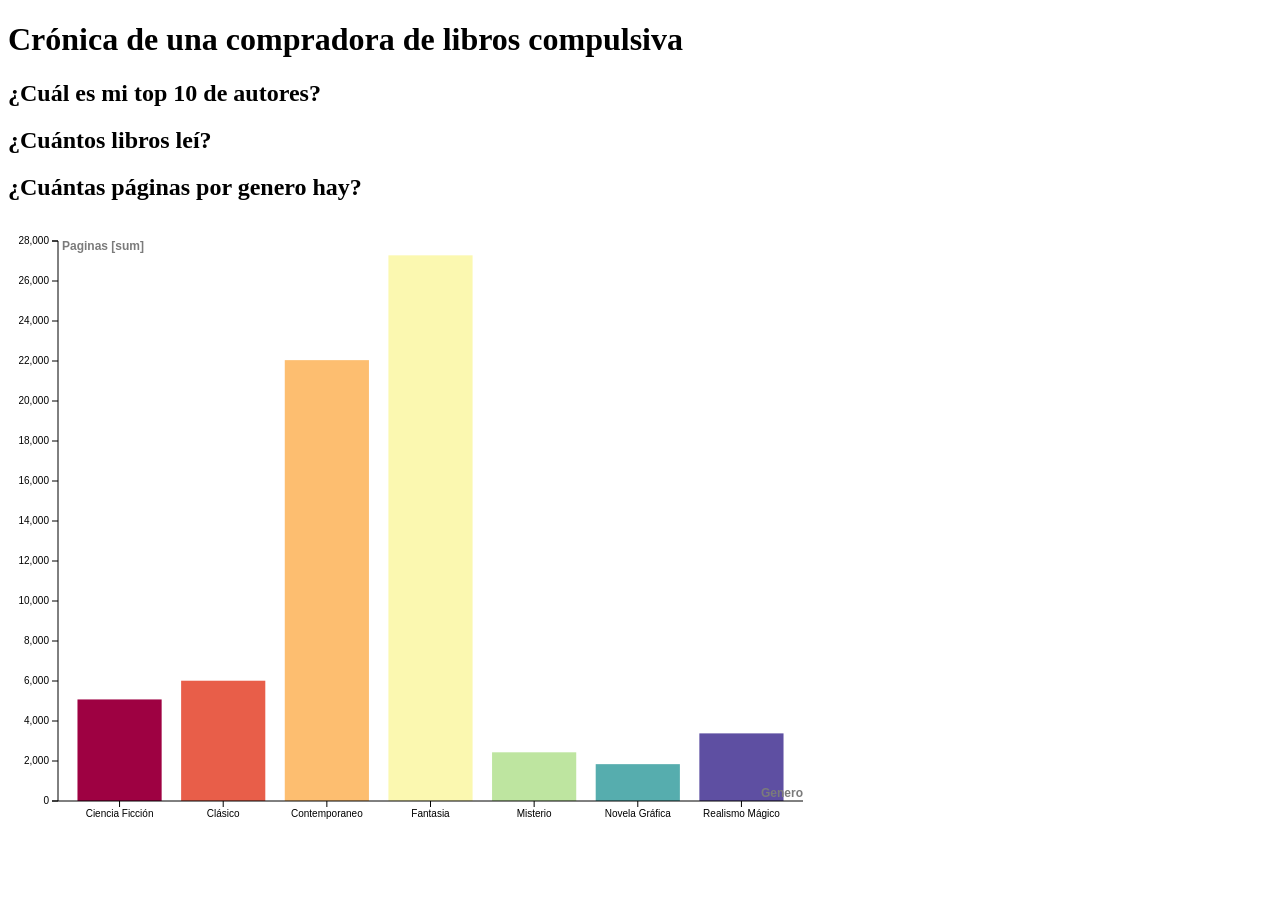
==== index_tp1.html @ b5351314 "Correccion tableau" ====
<!DOCTYPE html>
<html lang="en">

<head>
    <meta charset="UTF-8">
    <meta name="viewport" content="width=device-width, initial-scale=1.0">
    <title>Crónica de una compradora de libros compulsiva</title>
</head>

<body>
    <h1>Crónica de una compradora de libros compulsiva</h1>
    <h2>¿Cuál es mi top 10 de autores?</h2>
    <div class='tableauPlaceholder' id='viz1774025984400' style='position: relative'><noscript><a href='#'><img
                    alt='Tableau '
                    src='https:&#47;&#47;public.tableau.com&#47;static&#47;images&#47;Bi&#47;BibliotecaPersonal&#47;Tableau&#47;1_rss.png'
                    style='border: none' /></a></noscript><object class='tableauViz' style='display:none;'>
            <param name='host_url' value='https%3A%2F%2Fpublic.tableau.com%2F' />
            <param name='embed_code_version' value='3' />
            <param name='site_root' value='' />
            <param name='name' value='BibliotecaPersonal&#47;Tableau' />
            <param name='tabs' value='no' />
            <param name='toolbar' value='yes' />
            <param name='static_image'
                value='https:&#47;&#47;public.tableau.com&#47;static&#47;images&#47;Bi&#47;BibliotecaPersonal&#47;Tableau&#47;1.png' />
            <param name='animate_transition' value='yes' />
            <param name='display_static_image' value='yes' />
            <param name='display_spinner' value='yes' />
            <param name='display_overlay' value='yes' />
            <param name='display_count' value='yes' />
            <param name='language' value='es-ES' />
            <param name='filter' value='publish=yes' />
        </object></div>
    <script
        type='text/javascript'>                    var divElement = document.getElementById('viz1774025984400'); var vizElement = divElement.getElementsByTagName('object')[0]; if (divElement.offsetWidth > 800) { vizElement.style.width = '1000px'; vizElement.style.height = '427px'; } else if (divElement.offsetWidth > 500) { vizElement.style.width = '1000px'; vizElement.style.height = '427px'; } else { vizElement.style.width = '100%'; vizElement.style.height = '727px'; } var scriptElement = document.createElement('script'); scriptElement.src = 'https://public.tableau.com/javascripts/api/viz_v1.js'; vizElement.parentNode.insertBefore(scriptElement, vizElement);                </script>
    <h2>¿Cuántos libros leí?</h2>
    <div class="flourish-embed flourish-chart" data-src="visualisation/28156173" style="width:500px;">
        <script src="https://public.flourish.studio/resources/embed.js"></script><noscript><img
                src="https://public.flourish.studio/visualisation/28156173/thumbnail" width="500px"
                alt="visualization" /></noscript>
    </div>
    <h2>¿Cuántas páginas por genero hay?</h2>
    <object data="./Generos.svg" type="image/svg+xml"></object>
    <h2></h2>
</body>

</html>
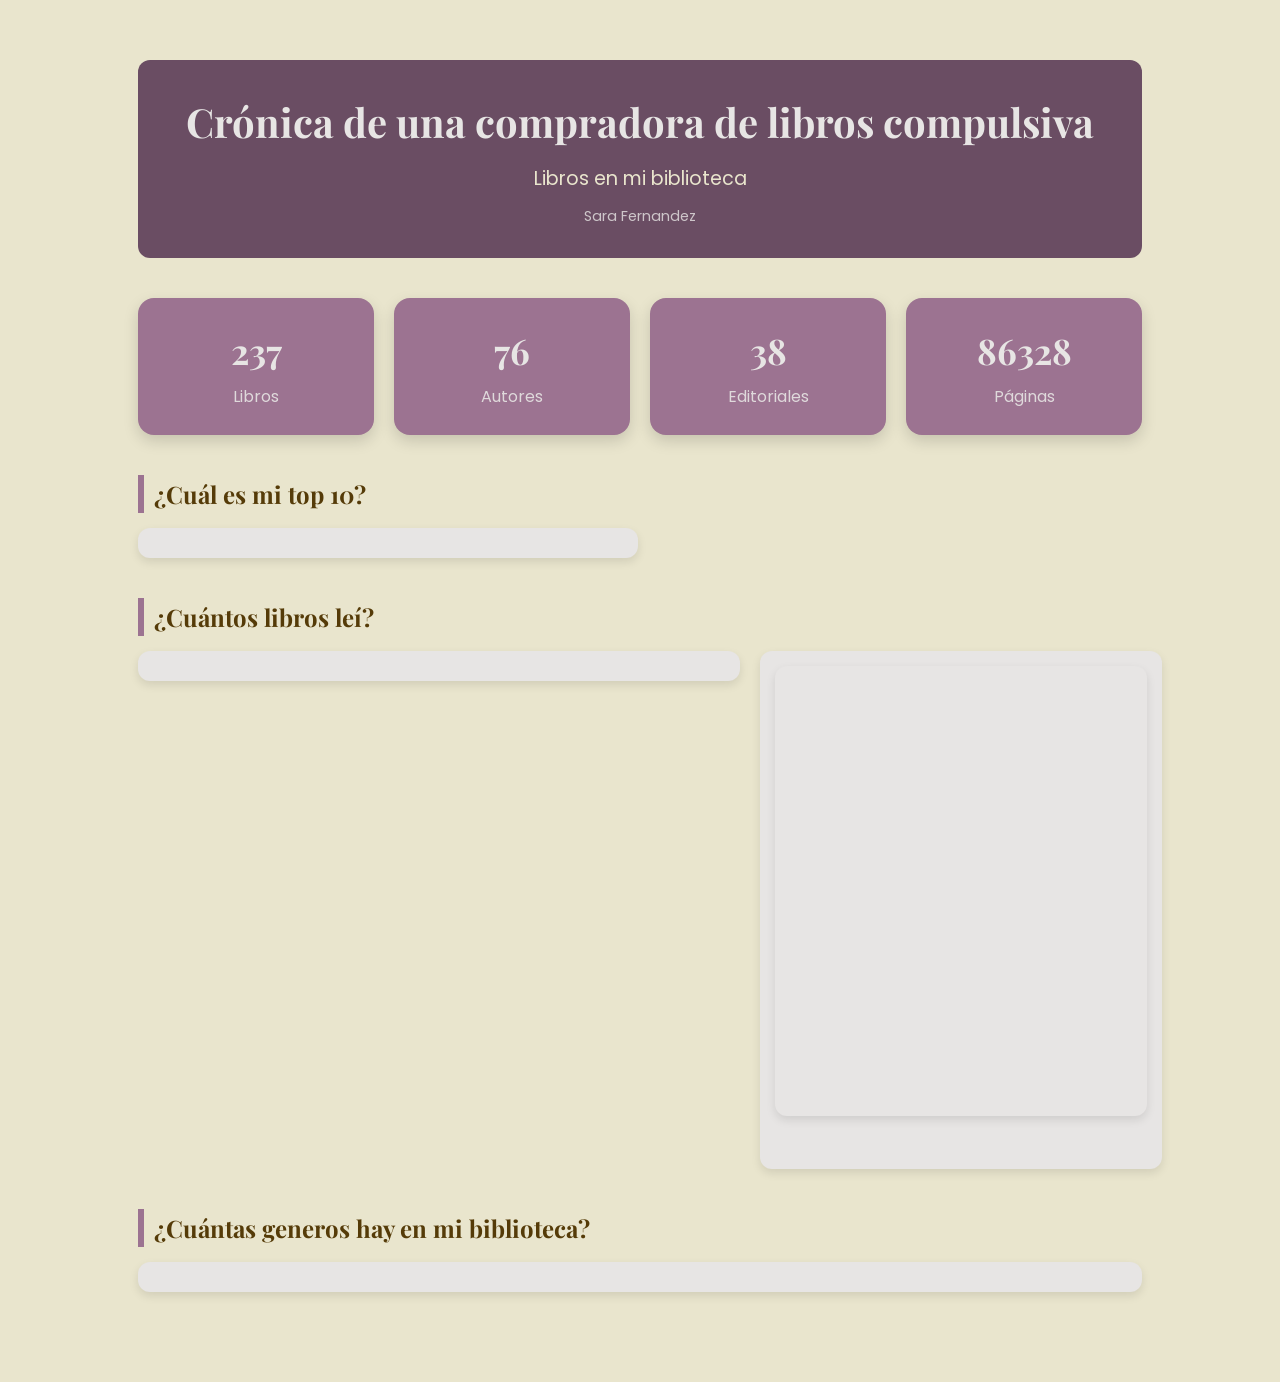
==== commit 5d0ab65a: "Cambios" ====
--- a/index_tp1.html
+++ b/index_tp1.html
@@ -5,13 +5,36 @@
     <meta charset="UTF-8">
     <meta name="viewport" content="width=device-width, initial-scale=1.0">
     <title>Crónica de una compradora de libros compulsiva</title>
+    <link rel="stylesheet" href="./styles/style.css">
 </head>
 
 <body>
-    <h1>Crónica de una compradora de libros compulsiva</h1>
-    <h2>¿Cuál es mi top 10 de autores?</h2>
-    <div class='tableauPlaceholder' id='viz1774025984400' style='position: relative'><noscript><a href='#'><img
-                    alt='Tableau '
+    <header>
+        <h1>Crónica de una compradora de libros compulsiva</h1>
+        <p class="subtitle">Libros en mi biblioteca</p>
+        <p class="author">Sara Fernandez</p>
+    </header>
+    <section class="kpi-container">
+        <div class="kpi">
+            <h3>237</h3>
+            <p>Libros</p>
+        </div>
+        <div class="kpi">
+            <h3>76</h3>
+            <p>Autores</p>
+        </div>
+        <div class="kpi">
+            <h3>38</h3>
+            <p>Editoriales</p>
+        </div>
+        <div class="kpi">
+            <h3>86328</h3>
+            <p>Páginas</p>
+        </div>
+    </section>
+    <h2>¿Cuál es mi top 10?</h2>
+    <div class='tableauPlaceholder' id='viz1774026432636' style='position: relative; width:500px;'><noscript><a
+                href='#'><img alt='Tableau '
                     src='https:&#47;&#47;public.tableau.com&#47;static&#47;images&#47;Bi&#47;BibliotecaPersonal&#47;Tableau&#47;1_rss.png'
                     style='border: none' /></a></noscript><object class='tableauViz' style='display:none;'>
             <param name='host_url' value='https%3A%2F%2Fpublic.tableau.com%2F' />
@@ -31,16 +54,32 @@
             <param name='filter' value='publish=yes' />
         </object></div>
     <script
-        type='text/javascript'>                    var divElement = document.getElementById('viz1774025984400'); var vizElement = divElement.getElementsByTagName('object')[0]; if (divElement.offsetWidth > 800) { vizElement.style.width = '1000px'; vizElement.style.height = '427px'; } else if (divElement.offsetWidth > 500) { vizElement.style.width = '1000px'; vizElement.style.height = '427px'; } else { vizElement.style.width = '100%'; vizElement.style.height = '727px'; } var scriptElement = document.createElement('script'); scriptElement.src = 'https://public.tableau.com/javascripts/api/viz_v1.js'; vizElement.parentNode.insertBefore(scriptElement, vizElement);                </script>
+        type='text/javascript'>                    var divElement = document.getElementById('viz1774026432636'); var vizElement = divElement.getElementsByTagName('object')[0]; if (divElement.offsetWidth > 800) { vizElement.style.width = '1000px'; vizElement.style.height = '527px'; } else if (divElement.offsetWidth > 500) { vizElement.style.width = '1000px'; vizElement.style.height = '527px'; } else { vizElement.style.width = '100%'; vizElement.style.height = '850px'; } var scriptElement = document.createElement('script'); scriptElement.src = 'https://public.tableau.com/javascripts/api/viz_v1.js'; vizElement.parentNode.insertBefore(scriptElement, vizElement);                </script>
     <h2>¿Cuántos libros leí?</h2>
-    <div class="flourish-embed flourish-chart" data-src="visualisation/28156173" style="width:500px;">
+    <div class="charts-row">
+
+        <div class="chart-box">
+            <div class="flourish-embed flourish-chart" data-src="visualisation/28268589" data-height="500px">
+                <script src="https://public.flourish.studio/resources/embed.js"></script><noscript><img
+                        src="https://public.flourish.studio/visualisation/28268589/thumbnail" width="100%"
+                        height="500px" alt="visualization" /></noscript>
+            </div>
+        </div>
+
+        <div class="chart-box">
+            <iframe title="Libros leídos" aria-label="Donut Chart" src="https://datawrapper.dwcdn.net/5MpGJ/1/"
+                scrolling="no" frameborder="0" style="width:100%; border:none;" height="450px">
+            </iframe>
+        </div>
+
+    </div>
+    <h2>¿Cuántas generos hay en mi biblioteca?</h2>
+    <div class="flourish-embed flourish-chart" style="padding-left: 200px;padding-right: 200px;" data-src="visualisation/28268641">
         <script src="https://public.flourish.studio/resources/embed.js"></script><noscript><img
-                src="https://public.flourish.studio/visualisation/28156173/thumbnail" width="500px"
+                src="https://public.flourish.studio/visualisation/28268641/thumbnail" width="50px"
                 alt="visualization" /></noscript>
     </div>
-    <h2>¿Cuántas páginas por genero hay?</h2>
-    <object data="./Generos.svg" type="image/svg+xml"></object>
-    <h2></h2>
+
 </body>
 
 </html>
--- a/styles/style.css
+++ b/styles/style.css
@@ -0,0 +1,172 @@
+/* Importar fuentes estilo Canva */
+@import url('https://fonts.googleapis.com/css2?family=Poppins:wght@300;400;600&family=Playfair+Display:wght@500;700&display=swap');
+
+/* Reset básico */
+* {
+    margin: 0;
+    padding: 0;
+    box-sizing: border-box;
+}
+
+/* Fondo general */
+body {
+    font-family: 'Poppins', sans-serif;
+    background-color: #e9e5cd;
+    color: #404040;
+    line-height: 1.6;
+    padding: 40px 8px;
+    margin: 20px 130px;
+    /* Más margen general */
+
+}
+
+/* Header */
+header {
+    text-align: center;
+    background-color: #6a4d63;
+    color: #e7e5e4;
+    padding: 30px 20px;
+    border-radius: 12px;
+    margin-bottom: 30px;
+}
+
+/* Título principal */
+header h1 {
+    font-family: 'Playfair Display', serif;
+    font-size: 2.5rem;
+    margin-bottom: 10px;
+}
+
+/* Subtítulo */
+.subtitle {
+    font-size: 1.2rem;
+    color: #e9e5cd;
+}
+
+/* Autor */
+.author {
+    font-size: 0.9rem;
+    margin-top: 10px;
+    opacity: 0.8;
+}
+
+/* Títulos de secciones */
+h2 {
+    font-family: 'Playfair Display', serif;
+    color: #553b08;
+    margin: 40px 0 15px;
+    border-left: 6px solid #9c7391;
+    padding-left: 10px;
+}
+
+/* Contenedores de gráficos */
+.tableauPlaceholder,
+.flourish-embed,
+iframe {
+    background-color: #e7e5e4;
+    padding: 15px;
+    border-radius: 12px;
+    margin-bottom: 30px;
+    box-shadow: 0 4px 10px rgba(0,0,0,0.1);
+}
+
+/* Responsive */
+@media (max-width: 768px) {
+    header h1 {
+        font-size: 1.8rem;
+    }
+
+    h2 {
+        font-size: 1.3rem;
+    }
+}
+
+
+/* KPIs */
+.kpi-container {
+    display: grid;
+    grid-template-columns: repeat(auto-fit, minmax(180px, 1fr));
+    gap: 20px;
+    margin: 40px 0;
+}
+
+.kpi {
+    background-color: #9c7391;
+    color: #e7e5e4;
+    padding: 25px;
+    border-radius: 16px;
+    text-align: center;
+    box-shadow: 0 6px 15px rgba(0,0,0,0.15);
+    transition: transform 0.2s ease, box-shadow 0.2s ease;
+}
+
+.kpi:hover {
+    transform: translateY(-5px);
+    box-shadow: 0 10px 20px rgba(0,0,0,0.2);
+}
+
+.kpi h3 {
+    font-size: 2.2rem;
+    font-family: 'Playfair Display', serif;
+}
+
+.kpi p {
+    margin-top: 5px;
+    font-size: 1rem;
+    opacity: 0.9;
+}
+
+/* Ajuste responsive para márgenes */
+@media (max-width: 768px) {
+    body {
+        padding: 20px;
+    }
+}
+
+
+/* Contenedor en fila */
+.charts-row {
+    display: flex;
+    gap: 20px;
+    margin-bottom: 40px;
+}
+
+/* Cada gráfico ocupa mitad */
+.chart-box {
+    flex: 1;
+    background-color: #e7e5e4;
+    padding: 15px;
+    border-radius: 12px;
+    box-shadow: 0 4px 10px rgba(0,0,0,0.1);
+}
+
+/* Responsive (en celular se apilan) */
+@media (max-width: 768px) {
+    .charts-row {
+        flex-direction: column;
+    }
+}
+
+/* Contenedor */
+.charts-row {
+    display: flex;
+    gap: 20px;
+    margin-bottom: 40px;
+}
+
+/* Primer gráfico (60%) */
+.chart-box:first-child {
+    flex: 0 0 60%;
+}
+
+/* Segundo gráfico (40%) */
+.chart-box:last-child {
+    flex: 0 0 40%;
+}
+
+.chart-box:first-child {
+    background: none;
+    box-shadow: none;
+    padding: 0;
+}
+
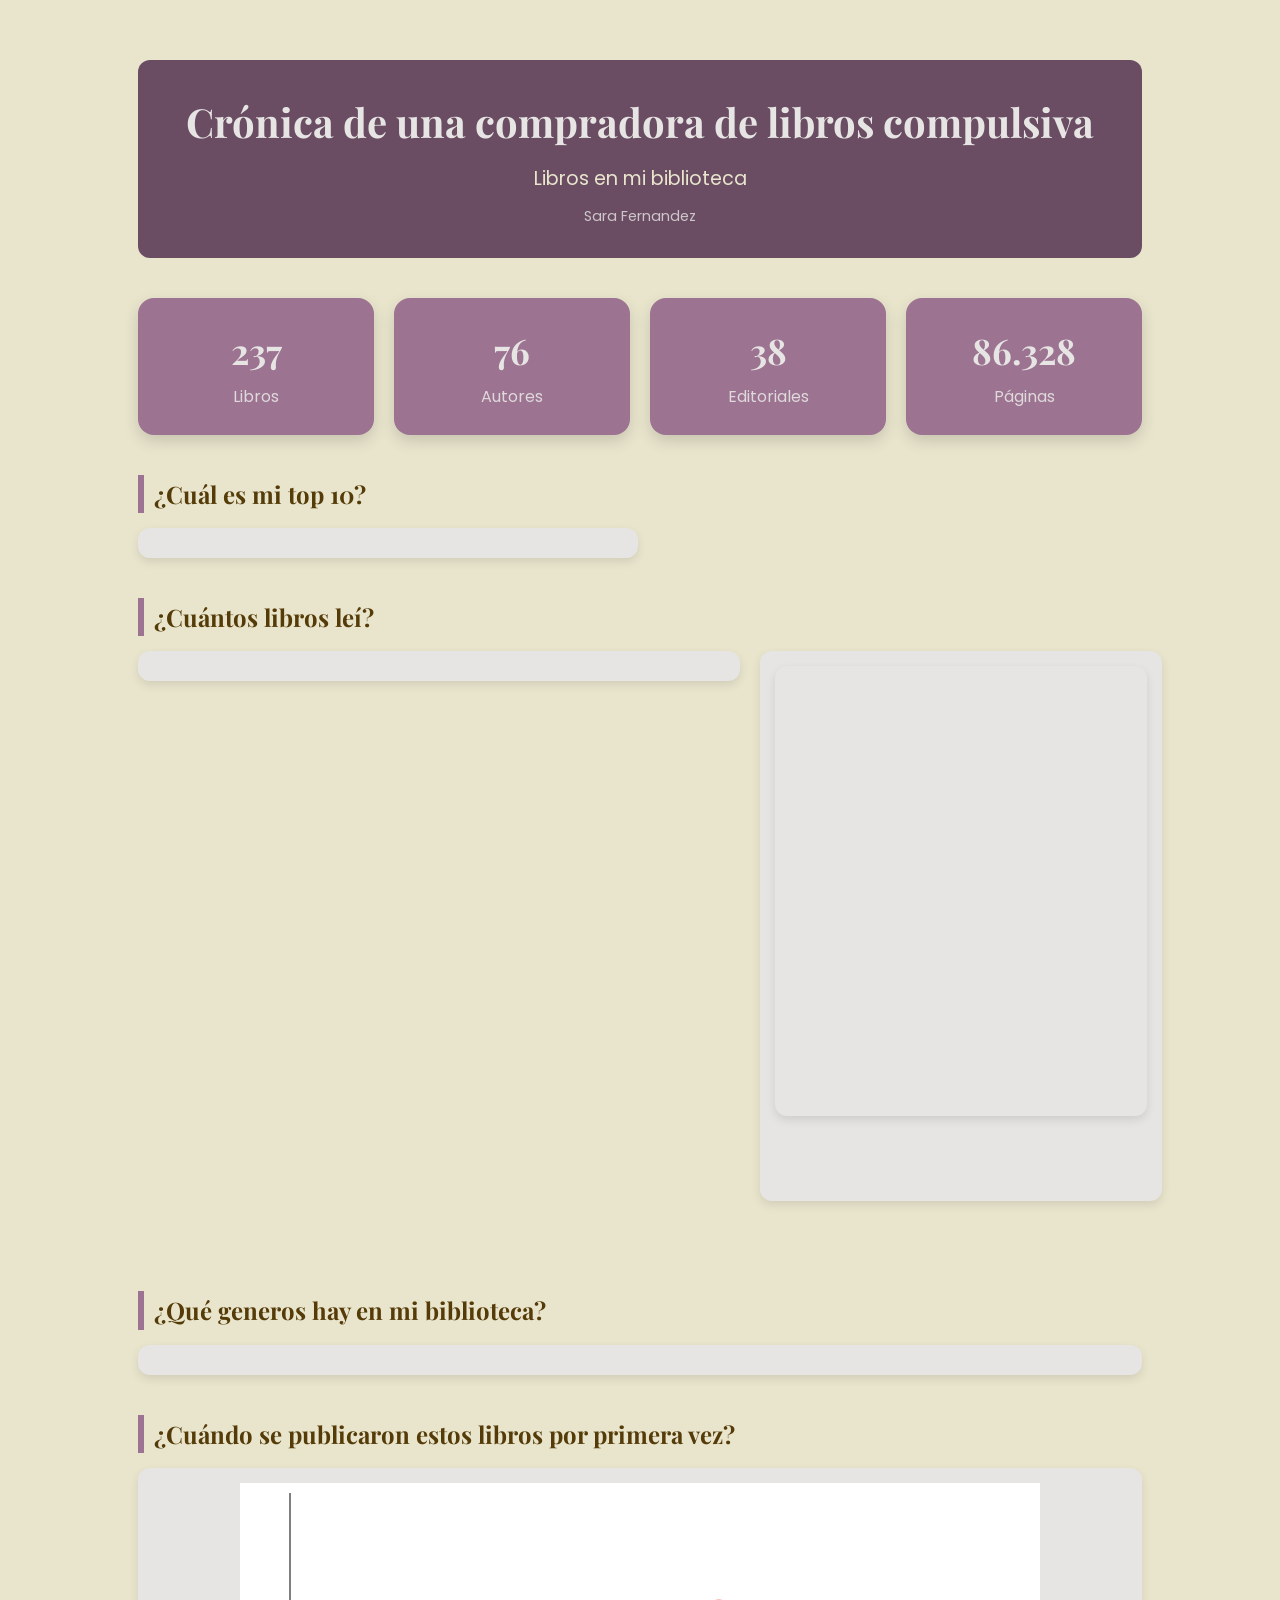
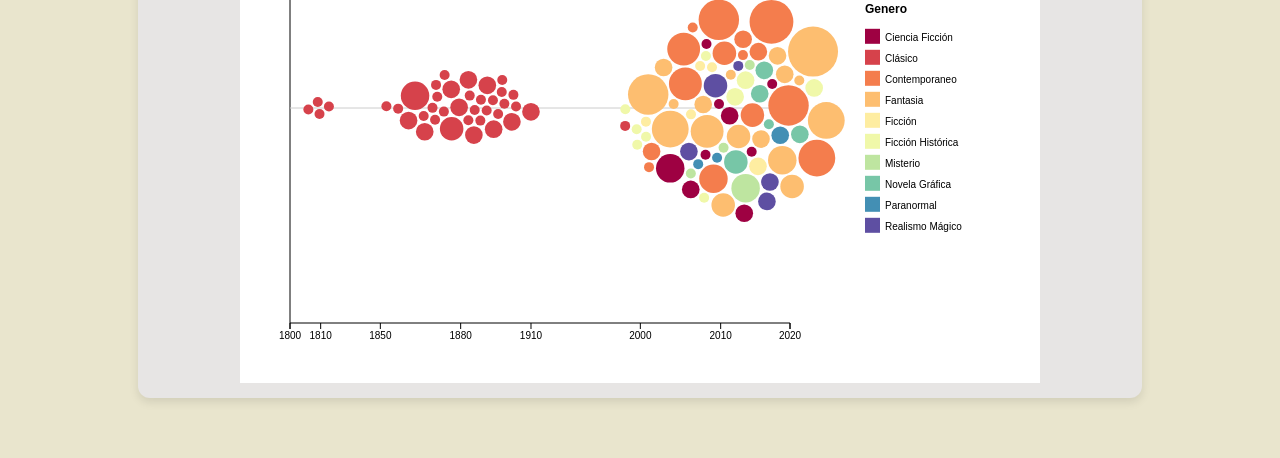
==== commit b7489b64: "Last update" ====
--- a/index_tp1.html
+++ b/index_tp1.html
@@ -28,7 +28,7 @@
             <p>Editoriales</p>
         </div>
         <div class="kpi">
-            <h3>86328</h3>
+            <h3>86.328</h3>
             <p>Páginas</p>
         </div>
     </section>
@@ -59,7 +59,7 @@
     <div class="charts-row">
 
         <div class="chart-box">
-            <div class="flourish-embed flourish-chart" data-src="visualisation/28268589" data-height="500px">
+            <div class="flourish-embed flourish-chart" data-src="visualisation/28268589" data-height="455px">
                 <script src="https://public.flourish.studio/resources/embed.js"></script><noscript><img
                         src="https://public.flourish.studio/visualisation/28268589/thumbnail" width="100%"
                         height="500px" alt="visualization" /></noscript>
@@ -73,13 +73,18 @@
         </div>
 
     </div>
-    <h2>¿Cuántas generos hay en mi biblioteca?</h2>
-    <div class="flourish-embed flourish-chart" style="padding-left: 200px;padding-right: 200px;" data-src="visualisation/28268641">
+    <h2>¿Qué generos hay en mi biblioteca?</h2>
+    <div class="flourish-embed flourish-chart" style="padding-left: 250px;padding-right: 250px;"
+        data-src="visualisation/28268641">
         <script src="https://public.flourish.studio/resources/embed.js"></script><noscript><img
                 src="https://public.flourish.studio/visualisation/28268641/thumbnail" width="50px"
                 alt="visualization" /></noscript>
     </div>
 
+    <h2>¿Cuándo se publicaron estos libros por primera vez?</h2>
+    <div class="chart-box-img">
+        <img src="assets/image/Fecha_Genero.svg" alt="Generos por fecha original de publicación">
+    </div>
 </body>
 
 </html>
--- a/styles/style.css
+++ b/styles/style.css
@@ -128,6 +128,7 @@
 .charts-row {
     display: flex;
     gap: 20px;
+    height: 600px;
     margin-bottom: 40px;
 }
 
@@ -157,16 +158,35 @@
 /* Primer gráfico (60%) */
 .chart-box:first-child {
     flex: 0 0 60%;
+    background: none;
+    box-shadow: none;
+    padding: 0;
+    height: 500px;
 }
 
 /* Segundo gráfico (40%) */
 .chart-box:last-child {
     flex: 0 0 40%;
+    height: 550px;
 }
 
-.chart-box:first-child {
-    background: none;
-    box-shadow: none;
-    padding: 0;
+
+.chart-box {
+    justify-content: center; /* centra horizontal */
+    align-items: center;     /* centra vertical */
 }
 
+/* Imagen */
+.chart-box-img {
+    display: flex;
+    max-width: 100%;
+    max-height: 100%;
+    object-fit: contain;
+     flex: 1;
+    background-color: #e7e5e4;
+    padding: 15px;
+    border-radius: 12px;
+    box-shadow: 0 4px 10px rgba(0,0,0,0.1);
+    justify-content: center; /* centra horizontal */
+    align-items: center;     /* centra vertical */
+}
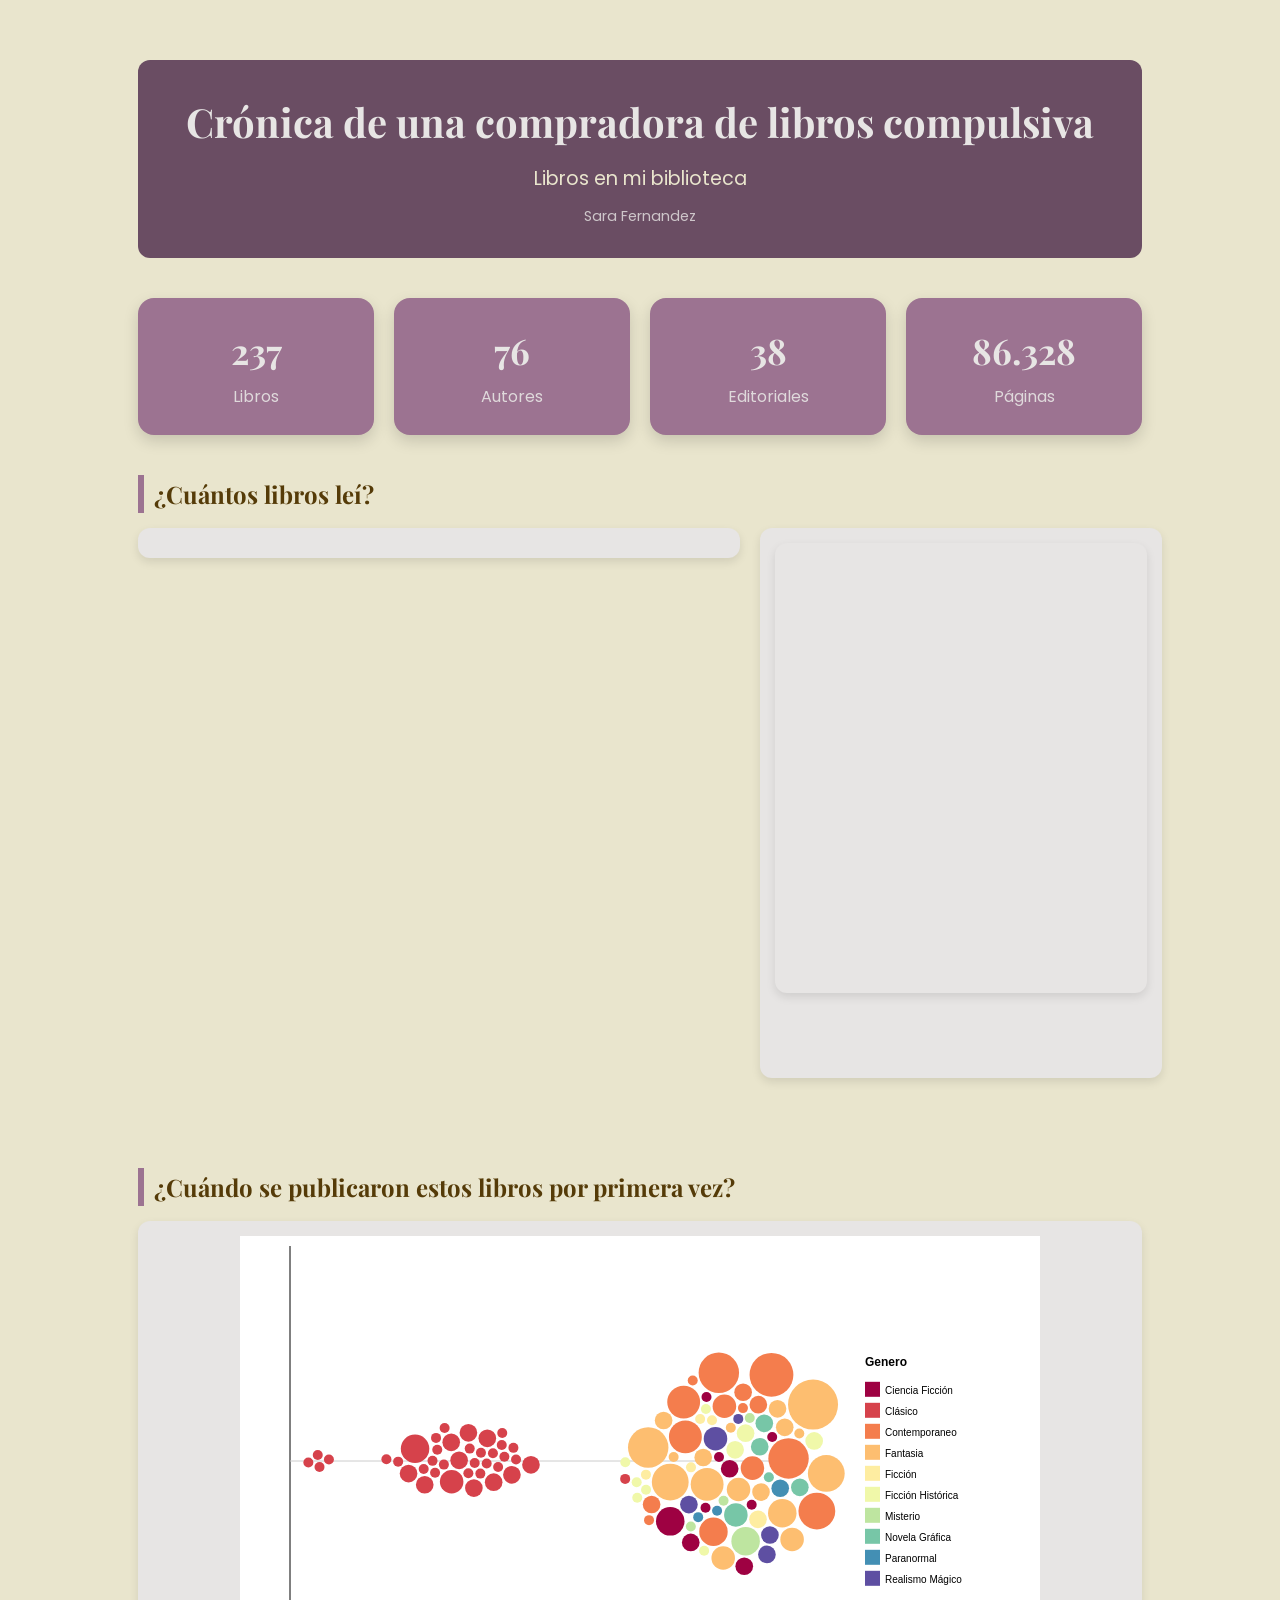
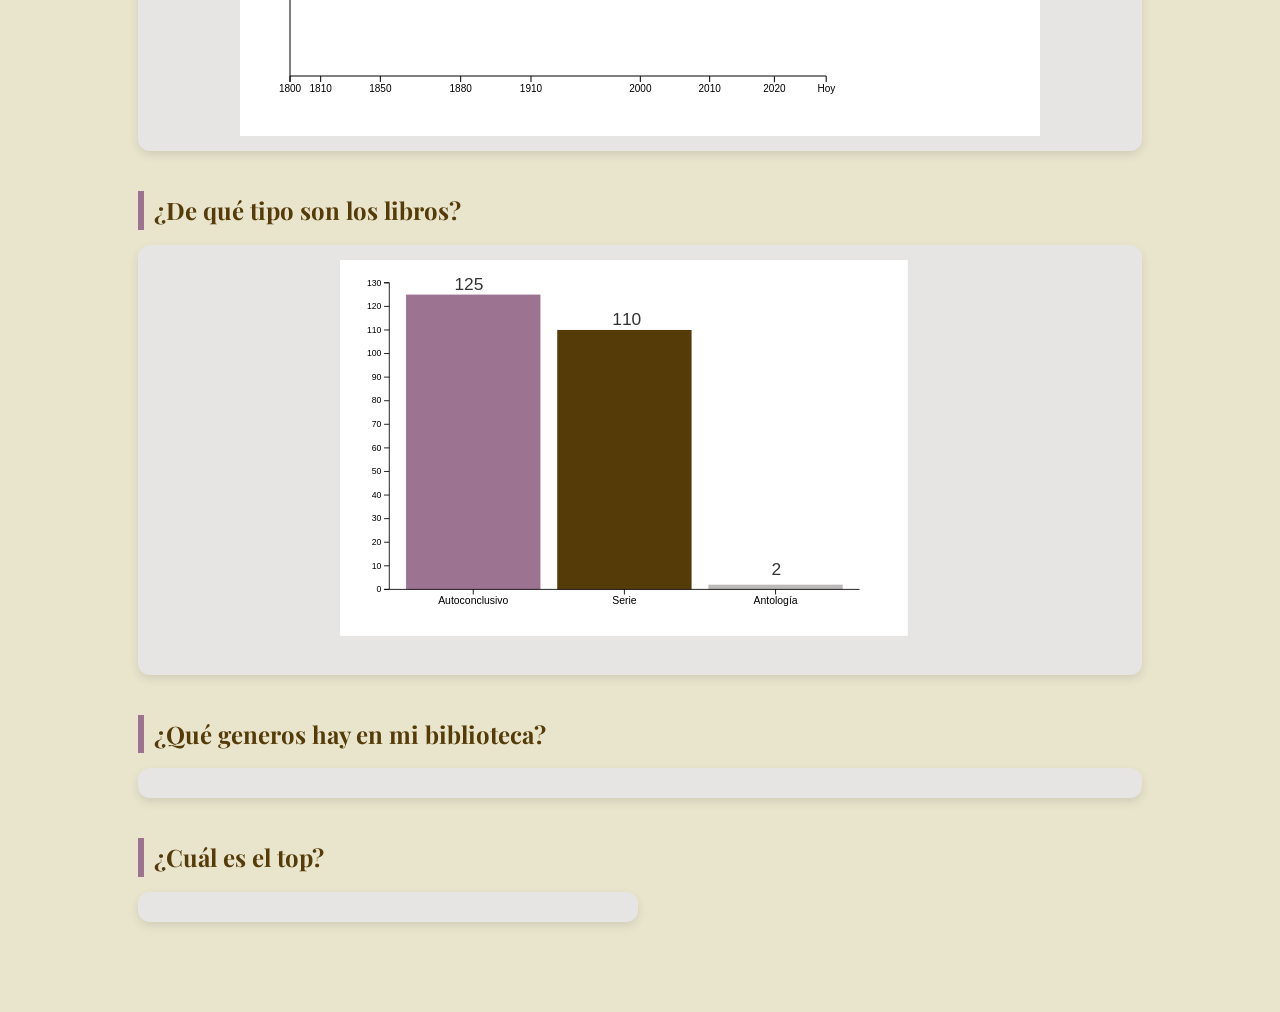
==== commit 9bc06333: "Correcciones" ====
--- a/index_tp1.html
+++ b/index_tp1.html
@@ -32,7 +32,45 @@
             <p>Páginas</p>
         </div>
     </section>
-    <h2>¿Cuál es mi top 10?</h2>
+ 
+    <h2>¿Cuántos libros leí?</h2>
+    <div class="charts-row">
+
+        <div class="chart-box">
+            <div class="flourish-embed flourish-chart" data-src="visualisation/28268589" data-height="455px">
+                <script src="https://public.flourish.studio/resources/embed.js"></script><noscript><img
+                        src="https://public.flourish.studio/visualisation/28268589/thumbnail" width="100%"
+                        height="500px" alt="visualization" /></noscript>
+            </div>
+        </div>
+
+        <div class="chart-box">
+            <iframe title="Libros leídos" aria-label="Donut Chart" src="https://datawrapper.dwcdn.net/5MpGJ/1/"
+                scrolling="no" frameborder="0" style="width:100%; border:none;" height="450px">
+            </iframe>
+        </div>
+
+    </div>
+
+    <h2>¿Cuándo se publicaron estos libros por primera vez?</h2>
+    <div class="chart-box-img">
+        <img src="assets/image/Fecha_Genero.svg" alt="Generos por fecha original de publicación">
+    </div>
+
+    <h2>¿De qué tipo son los libros?</h2>
+    <div class="chart-box-img">
+        <img src="assets\image\Tipo_final.svg" alt="Generos por fecha original de publicación">
+    </div>
+    
+    <h2>¿Qué generos hay en mi biblioteca?</h2>
+    <div class="flourish-embed flourish-chart" style="padding-left: 250px;padding-right: 250px;"
+        data-src="visualisation/28268641">
+        <script src="https://public.flourish.studio/resources/embed.js"></script><noscript><img
+                src="https://public.flourish.studio/visualisation/28268641/thumbnail" width="50px"
+                alt="visualization" /></noscript>
+    </div>
+
+    <h2>¿Cuál es el top?</h2>
     <div class='tableauPlaceholder' id='viz1774026432636' style='position: relative; width:500px;'><noscript><a
                 href='#'><img alt='Tableau '
                     src='https:&#47;&#47;public.tableau.com&#47;static&#47;images&#47;Bi&#47;BibliotecaPersonal&#47;Tableau&#47;1_rss.png'
@@ -55,36 +93,8 @@
         </object></div>
     <script
         type='text/javascript'>                    var divElement = document.getElementById('viz1774026432636'); var vizElement = divElement.getElementsByTagName('object')[0]; if (divElement.offsetWidth > 800) { vizElement.style.width = '1000px'; vizElement.style.height = '527px'; } else if (divElement.offsetWidth > 500) { vizElement.style.width = '1000px'; vizElement.style.height = '527px'; } else { vizElement.style.width = '100%'; vizElement.style.height = '850px'; } var scriptElement = document.createElement('script'); scriptElement.src = 'https://public.tableau.com/javascripts/api/viz_v1.js'; vizElement.parentNode.insertBefore(scriptElement, vizElement);                </script>
-    <h2>¿Cuántos libros leí?</h2>
-    <div class="charts-row">
 
-        <div class="chart-box">
-            <div class="flourish-embed flourish-chart" data-src="visualisation/28268589" data-height="455px">
-                <script src="https://public.flourish.studio/resources/embed.js"></script><noscript><img
-                        src="https://public.flourish.studio/visualisation/28268589/thumbnail" width="100%"
-                        height="500px" alt="visualization" /></noscript>
-            </div>
-        </div>
-
-        <div class="chart-box">
-            <iframe title="Libros leídos" aria-label="Donut Chart" src="https://datawrapper.dwcdn.net/5MpGJ/1/"
-                scrolling="no" frameborder="0" style="width:100%; border:none;" height="450px">
-            </iframe>
-        </div>
-
-    </div>
-    <h2>¿Qué generos hay en mi biblioteca?</h2>
-    <div class="flourish-embed flourish-chart" style="padding-left: 250px;padding-right: 250px;"
-        data-src="visualisation/28268641">
-        <script src="https://public.flourish.studio/resources/embed.js"></script><noscript><img
-                src="https://public.flourish.studio/visualisation/28268641/thumbnail" width="50px"
-                alt="visualization" /></noscript>
-    </div>
-
-    <h2>¿Cuándo se publicaron estos libros por primera vez?</h2>
-    <div class="chart-box-img">
-        <img src="assets/image/Fecha_Genero.svg" alt="Generos por fecha original de publicación">
-    </div>
+    
 </body>
 
 </html>
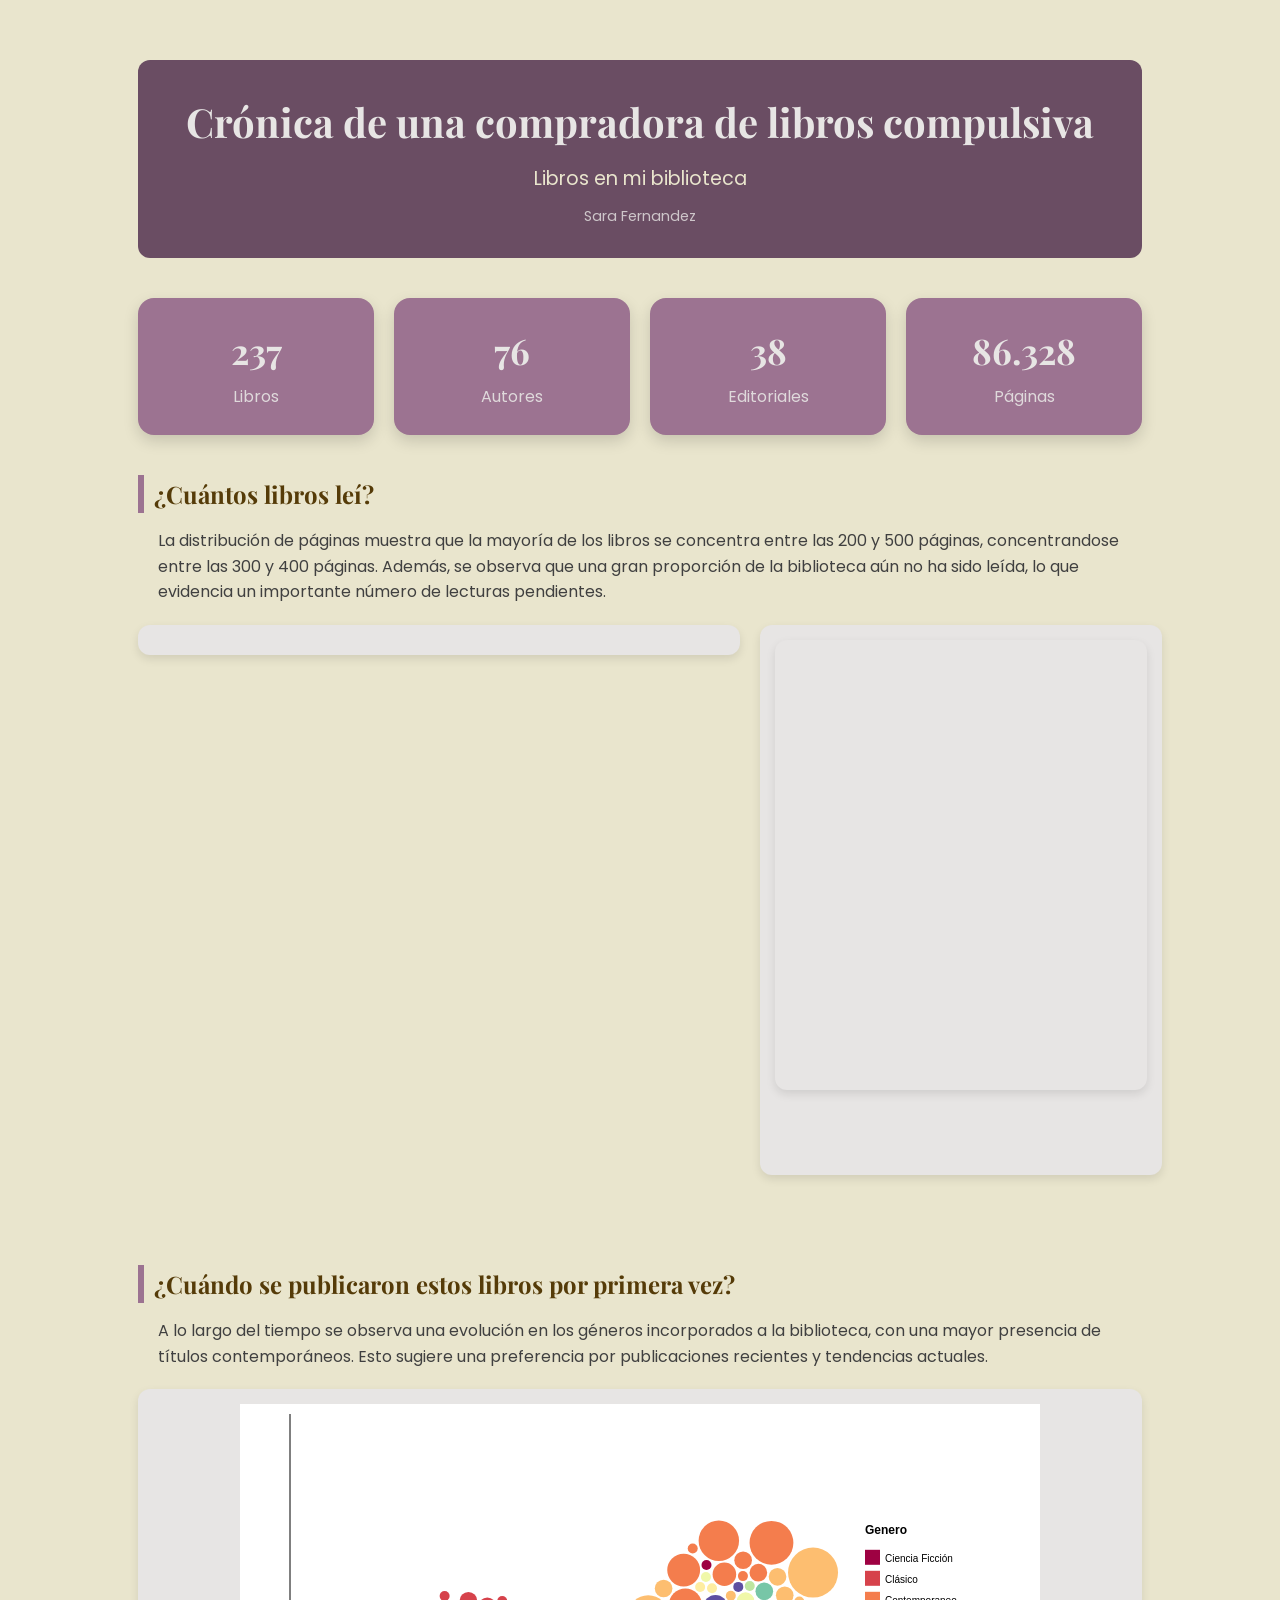
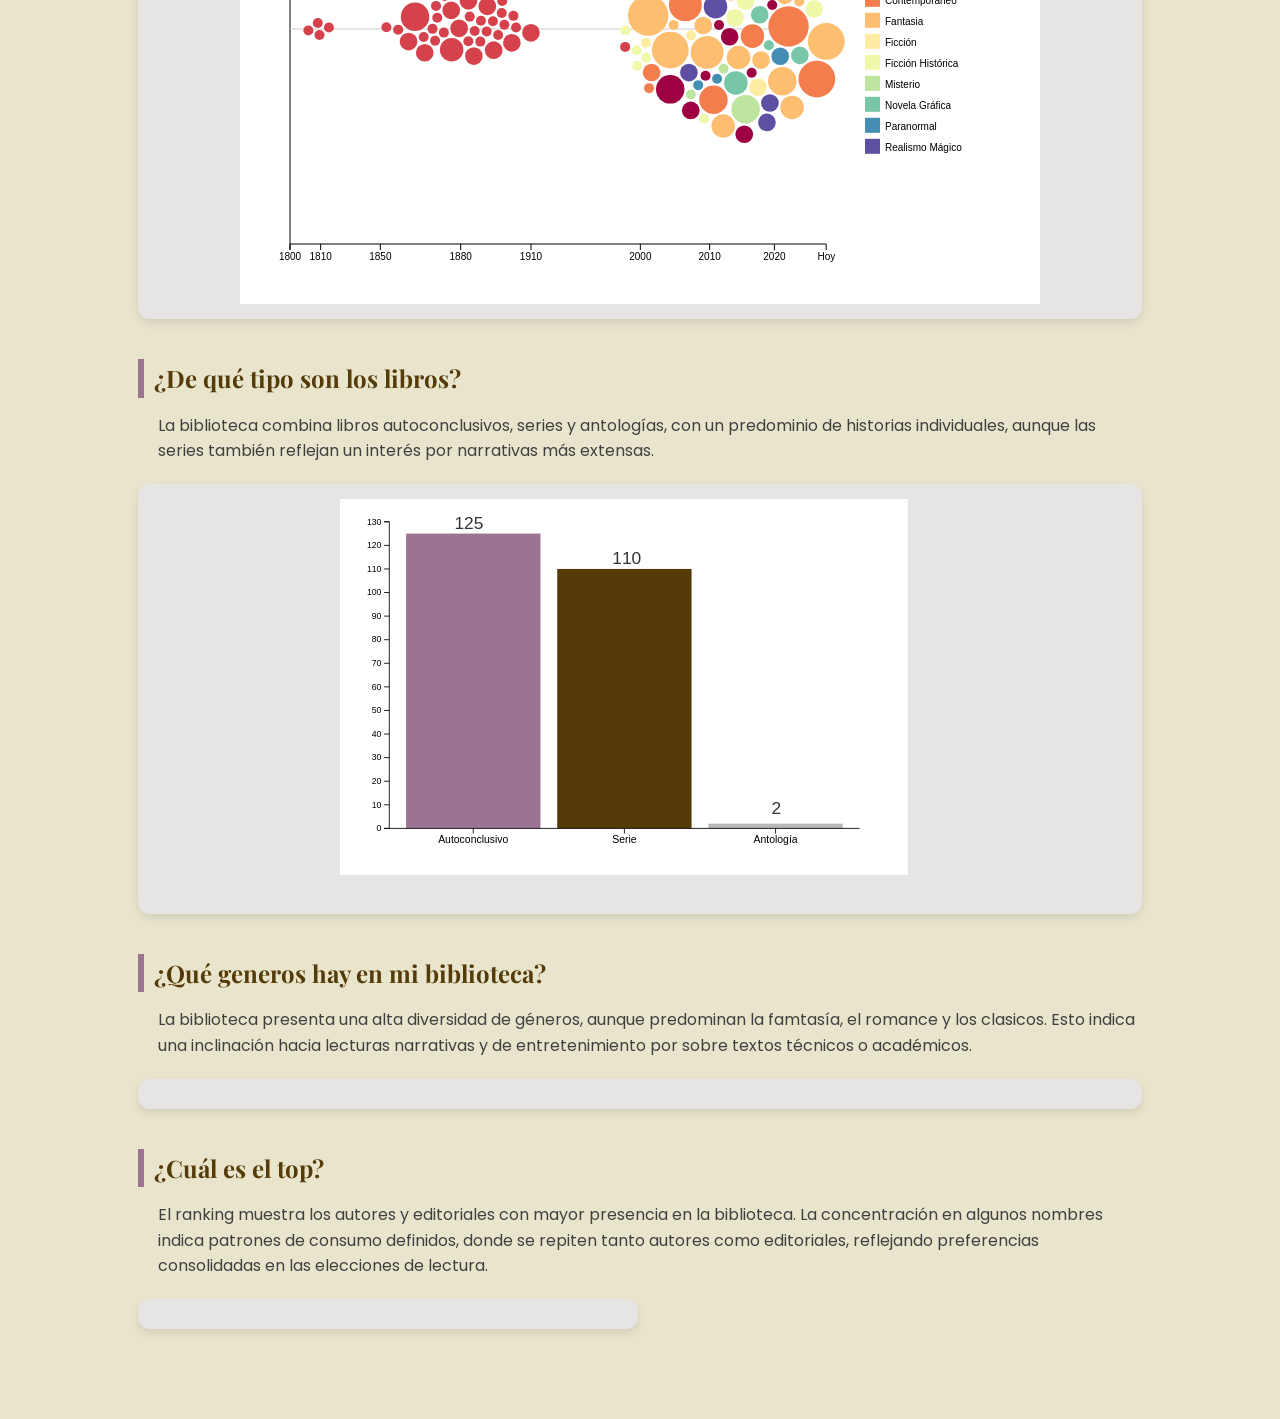
==== commit 6f63a369: "Descripciones" ====
--- a/index_tp1.html
+++ b/index_tp1.html
@@ -6,6 +6,7 @@
     <meta name="viewport" content="width=device-width, initial-scale=1.0">
     <title>Crónica de una compradora de libros compulsiva</title>
     <link rel="stylesheet" href="./styles/style.css">
+    <link rel="icon" type="image/x-icon" href="assets\image\favicon.png">
 </head>
 
 <body>
@@ -34,6 +35,10 @@
     </section>
  
     <h2>¿Cuántos libros leí?</h2>
+    <p class="section-text">
+    La distribución de páginas muestra que la mayoría de los libros se concentra entre las 200 y 500 páginas, concentrandose entre las 300 y 400 páginas. Además, se observa que una gran proporción de la biblioteca aún no ha sido leída, lo que evidencia un importante número de lecturas pendientes.
+    </p>
+
     <div class="charts-row">
 
         <div class="chart-box">
@@ -53,16 +58,25 @@
     </div>
 
     <h2>¿Cuándo se publicaron estos libros por primera vez?</h2>
+    <p class="section-text">
+    A lo largo del tiempo se observa una evolución en los géneros incorporados a la biblioteca, con una mayor presencia de títulos contemporáneos. Esto sugiere una preferencia por publicaciones recientes y tendencias actuales.
+    </p>
     <div class="chart-box-img">
         <img src="assets/image/Fecha_Genero.svg" alt="Generos por fecha original de publicación">
     </div>
 
     <h2>¿De qué tipo son los libros?</h2>
+    <p class="section-text">
+    La biblioteca combina libros autoconclusivos, series y antologías, con un predominio de historias individuales, aunque las series también reflejan un interés por narrativas más extensas.
+    </p>
     <div class="chart-box-img">
         <img src="assets\image\Tipo_final.svg" alt="Generos por fecha original de publicación">
     </div>
     
     <h2>¿Qué generos hay en mi biblioteca?</h2>
+    <p class="section-text">
+    La biblioteca presenta una alta diversidad de géneros, aunque predominan la famtasía, el romance y los clasicos. Esto indica una inclinación hacia lecturas narrativas y de entretenimiento por sobre textos técnicos o académicos.
+    </p>
     <div class="flourish-embed flourish-chart" style="padding-left: 250px;padding-right: 250px;"
         data-src="visualisation/28268641">
         <script src="https://public.flourish.studio/resources/embed.js"></script><noscript><img
@@ -71,6 +85,9 @@
     </div>
 
     <h2>¿Cuál es el top?</h2>
+    <p class="section-text">
+    El ranking muestra los autores y editoriales con mayor presencia en la biblioteca. La concentración en algunos nombres indica patrones de consumo definidos, donde se repiten tanto autores como editoriales, reflejando preferencias consolidadas en las elecciones de lectura.
+    </p>
     <div class='tableauPlaceholder' id='viz1774026432636' style='position: relative; width:500px;'><noscript><a
                 href='#'><img alt='Tableau '
                     src='https:&#47;&#47;public.tableau.com&#47;static&#47;images&#47;Bi&#47;BibliotecaPersonal&#47;Tableau&#47;1_rss.png'
--- a/styles/style.css
+++ b/styles/style.css
@@ -189,4 +189,12 @@
     box-shadow: 0 4px 10px rgba(0,0,0,0.1);
     justify-content: center; /* centra horizontal */
     align-items: center;     /* centra vertical */
+}
+
+
+.section-text {
+    margin-bottom: 20px;
+    margin-left: 20px;
+    font-size: 1rem;
+    color: #404040;
 }
